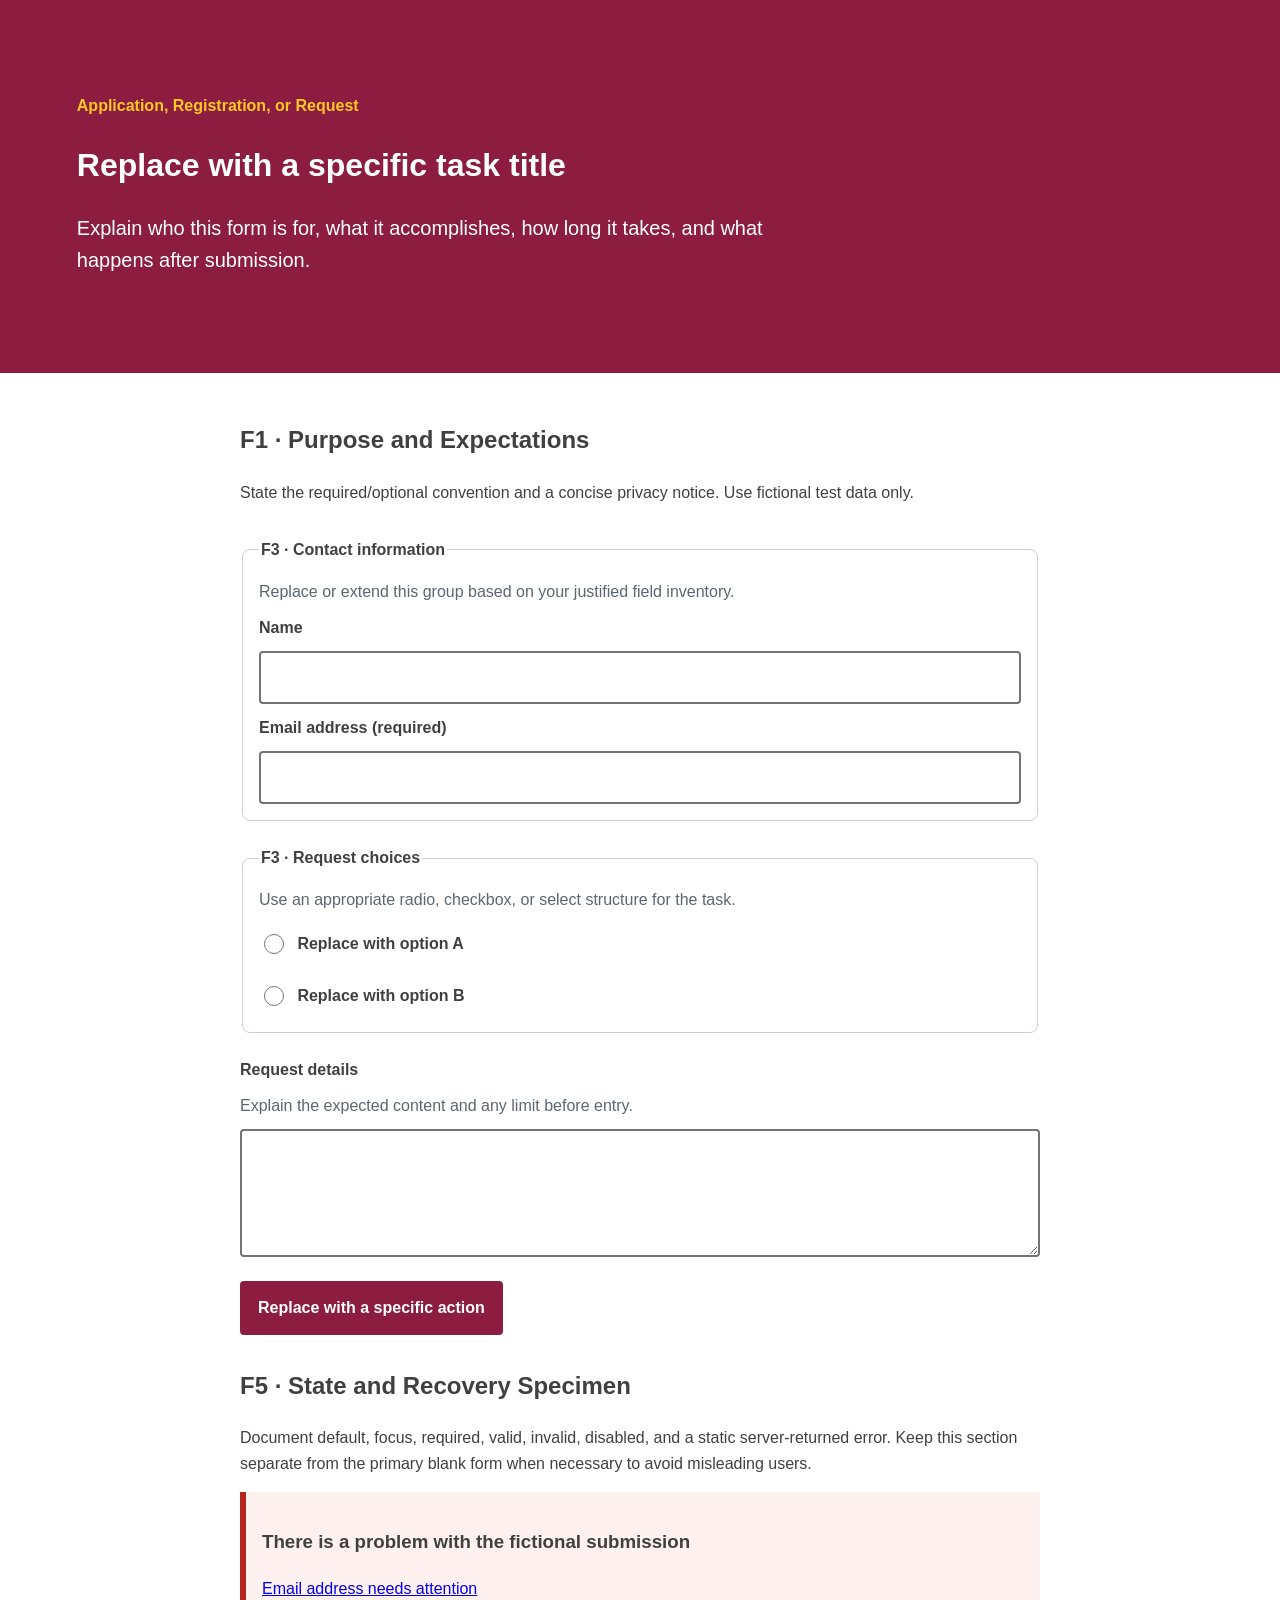
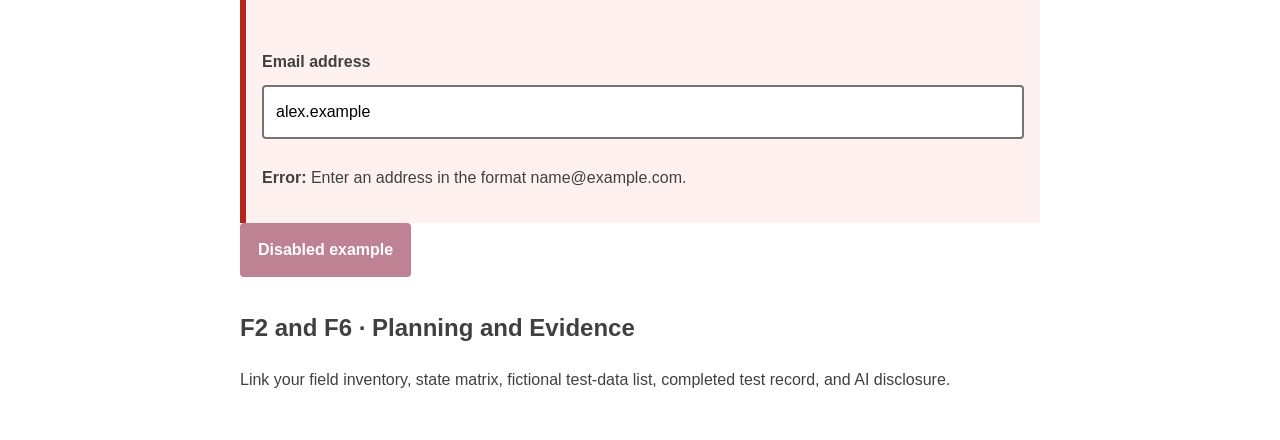
==== index.html @ 048ba882 "added files" ====
<!doctype html>
<html lang="en">
    <head>
        <meta charset="utf-8">
        <meta name="viewport" content="width=device-width,initial-scale=1">
        <title>Inclusive Form Flow</title><link rel="stylesheet" href="styles.css">
    </head>
    <body>
        <header class="page-header">
            <p class="eyebrow">Application, Registration, or Request</p>
            <h1>Replace with a specific task title</h1>
            <p class="lede">Explain who this form is for, what it accomplishes, how long it takes, and what happens after submission.</p>
        </header>
        <main>
            <section id="expectations">
                <h2>F1 · Purpose and Expectations</h2>
                <p>State the required/optional convention and a concise privacy notice. Use fictional test data only.</p>
            </section>
            <form action="" method="get">
                <fieldset>
                    <legend>F3 · Contact information</legend>
                    <p class="help">Replace or extend this group based on your justified field inventory.</p>
                    <div class="field">
                        <label for="name">Name</label>
                        <input id="name" name="name" type="text" autocomplete="name">
                    </div>
                    <div class="field">
                        <label for="email">Email address (required)</label>
                        <input id="email" name="email" type="email" autocomplete="email" required>
                    </div>
                </fieldset>
                <fieldset>
                    <legend>F3 · Request choices</legend>
                    <p class="help">Use an appropriate radio, checkbox, or select structure for the task.</p>
                    <label class="choice">
                        <input type="radio" name="request_type" value="option-a"> Replace with option A</label>
                        <label class="choice"><input type="radio" name="request_type" value="option-b"> Replace with option B</label>
                    </fieldset>
                    <div class="field">
                        <label for="details">Request details</label>
                        <p class="help" id="details-help">Explain the expected content and any limit before entry.</p>
                        <textarea id="details" name="details" aria-describedby="details-help"></textarea>
                    </div>
                    <button type="submit">Replace with a specific action</button>
                </form>
                <section id="states">
                    <h2>F5 · State and Recovery Specimen</h2>
                    <p>Document default, focus, required, valid, invalid, disabled, and a static server-returned error. Keep this section separate from the primary blank form when necessary to avoid misleading users.</p>
                    <div class="error-summary">
                        <h3>There is a problem with the fictional submission</h3>
                        <p><a href="#error-example">Email address needs attention</a></p>
                    </div>
                    <div class="field field-error">
                        <label for="error-example">Email address</label>
                        <input id="error-example" type="email" value="alex.example" aria-invalid="true" aria-describedby="error-message">
                        <p id="error-message"><strong>Error:</strong> Enter an address in the format name@example.com.</p>
                    </div>
                    <button type="button" disabled>Disabled example</button>
                </section>
                <section id="documentation">
                    <h2>F2 and F6 · Planning and Evidence</h2>
                    <p>Link your field inventory, state matrix, fictional test-data list, completed test record, and AI disclosure.</p>
                </section>
            </main>
        </body>
        </html>
---- styles.css ----
:root{
    --color-text:#404040;
    --color-surface:#fff;
    --color-action:#8c1d40;
    --color-accent:#ffc627;
    --color-border:#747474;
    --color-error:#b3261e;
    --color-muted:#5c6670;
    --space-3:1rem;
    --radius:.5rem;
    --measure:68ch;
}
*,*::before,*::after{
    box-sizing:border-box;
}
body{
    margin:0;
    color:var(--color-text);
    background:var(--color-surface);
    font-family:Arial,sans-serif;
    line-height:1.6;
}
.page-header{
    padding:clamp(2rem,6vw,5rem);
    background:var(--color-action);
    color:#fff;
}
.eyebrow{
    color:var(--color-accent);
    font-weight:700;
}
.lede{
    max-width:var(--measure);
    font-size:1.25rem;
}
main{
    max-width:52rem;
    margin:auto;
    padding:var(--space-3);
}
section,form{
    margin-block:2rem;
}
form,fieldset,.field{
    display:grid;
    gap:.65rem;
}
form{
    gap:1.5rem;
}
fieldset{
    padding:1rem;
    border:1px solid #d0d0d0;
    border-radius:var(--radius);
}
legend,label{
    font-weight:700;
}
.help{
    margin:0;
    color:var(--color-muted);
}
input,select,textarea,button{
    font:inherit;
}
input:not([type="radio"]):not([type="checkbox"]),select,textarea{
    width:100%;
    padding:.75rem;
    border:2px solid var(--color-border);
    border-radius:.25rem;
}
textarea{
    min-height:8rem;
    resize:vertical;
}
.choice{
    display:flex;
    gap:.65rem;
    align-items:flex-start;
    padding:.5rem 0;
}
.choice input{
    inline-size:1.25rem;
    block-size:1.25rem;
}
button{
    justify-self:start;
    min-height:44px;
    padding:.75rem 1rem;
    background:var(--color-action);
    color:#fff;
    border:2px solid var(--color-action);
    border-radius:.25rem;
    font-weight:700;
}
:focus-visible{
    outline:.2rem solid var(--color-accent);
    outline-offset:.2rem;
}
.error-summary,.field-error{
    padding:1rem;
    border-left:.4rem solid var(--color-error);
    background:#fff1f0;
}
.field-error input{
    border-color:var(--color-error);
}
button:disabled{
    opacity:.55;
    cursor:not-allowed;
}
@media (min-width:48rem){
    .paired-fields{
        display:grid;
        grid-template-columns:1fr 1fr;
        gap:1rem;
    }
}
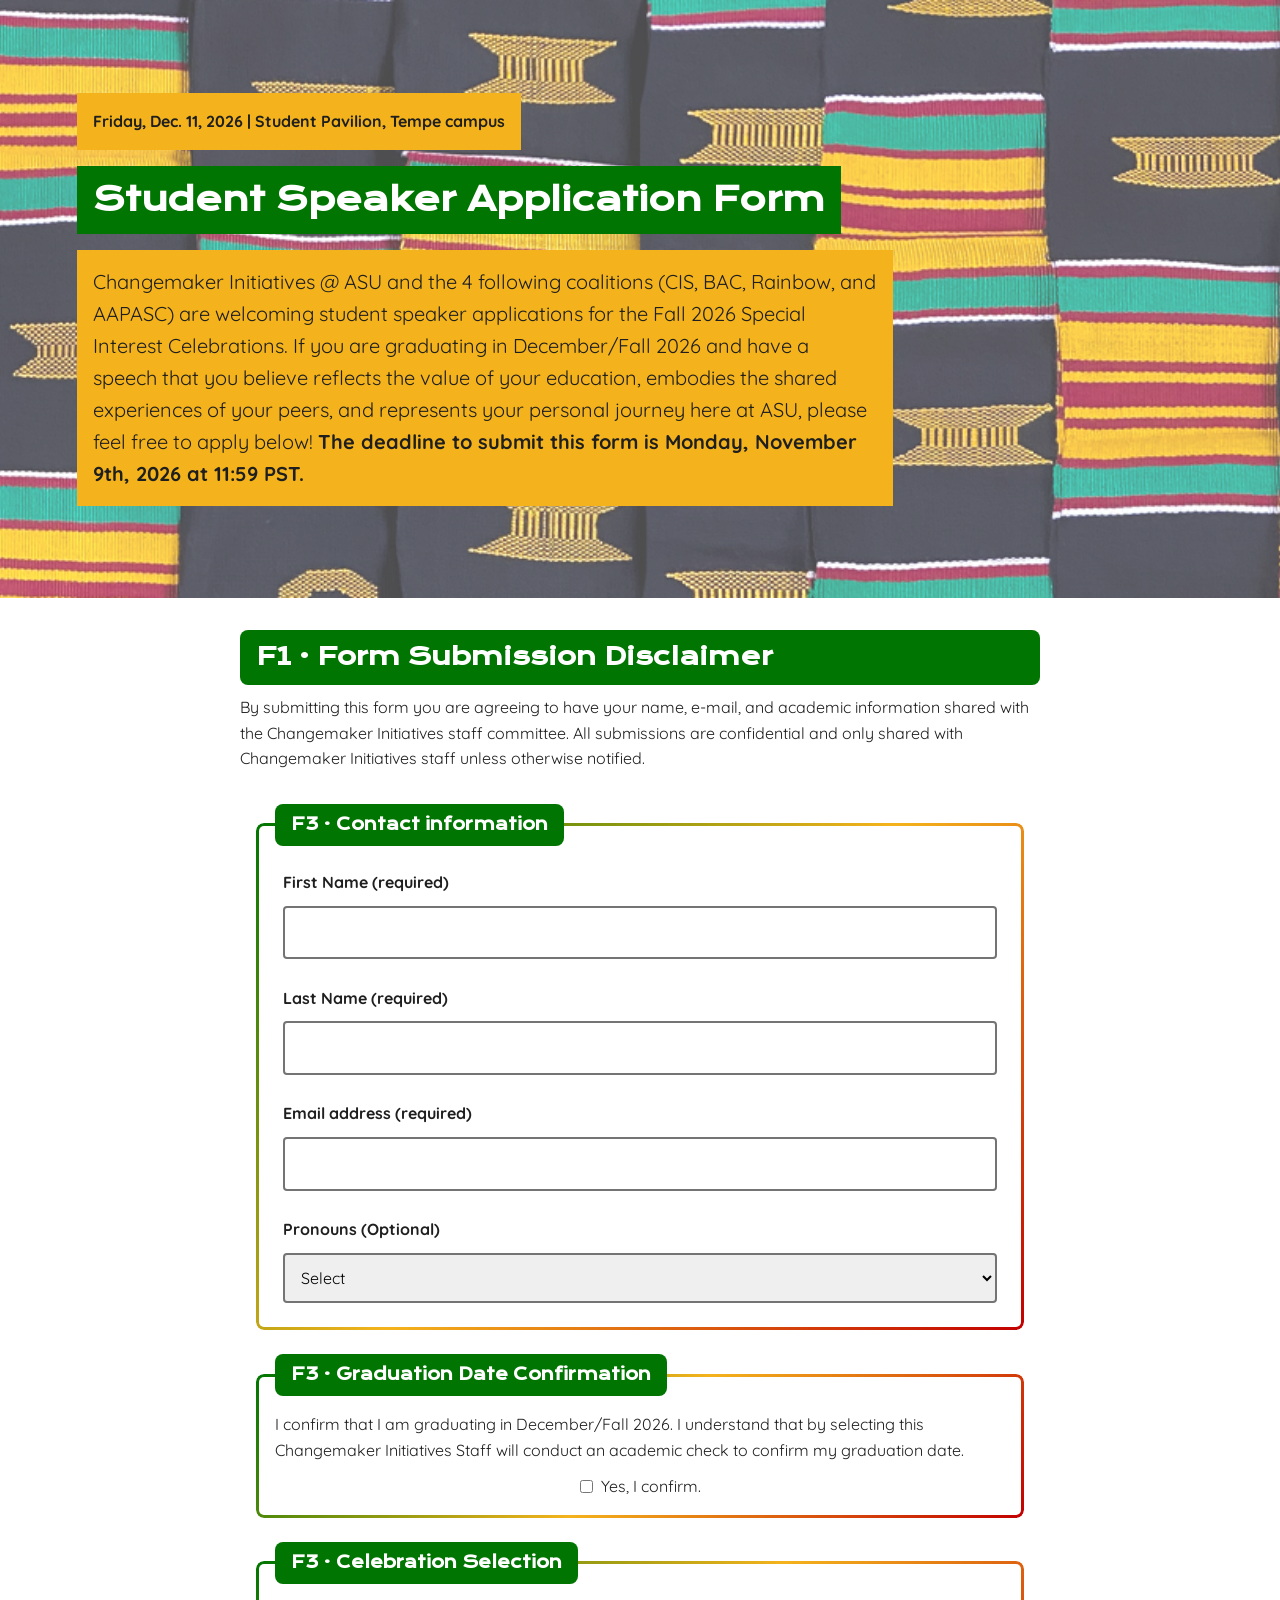
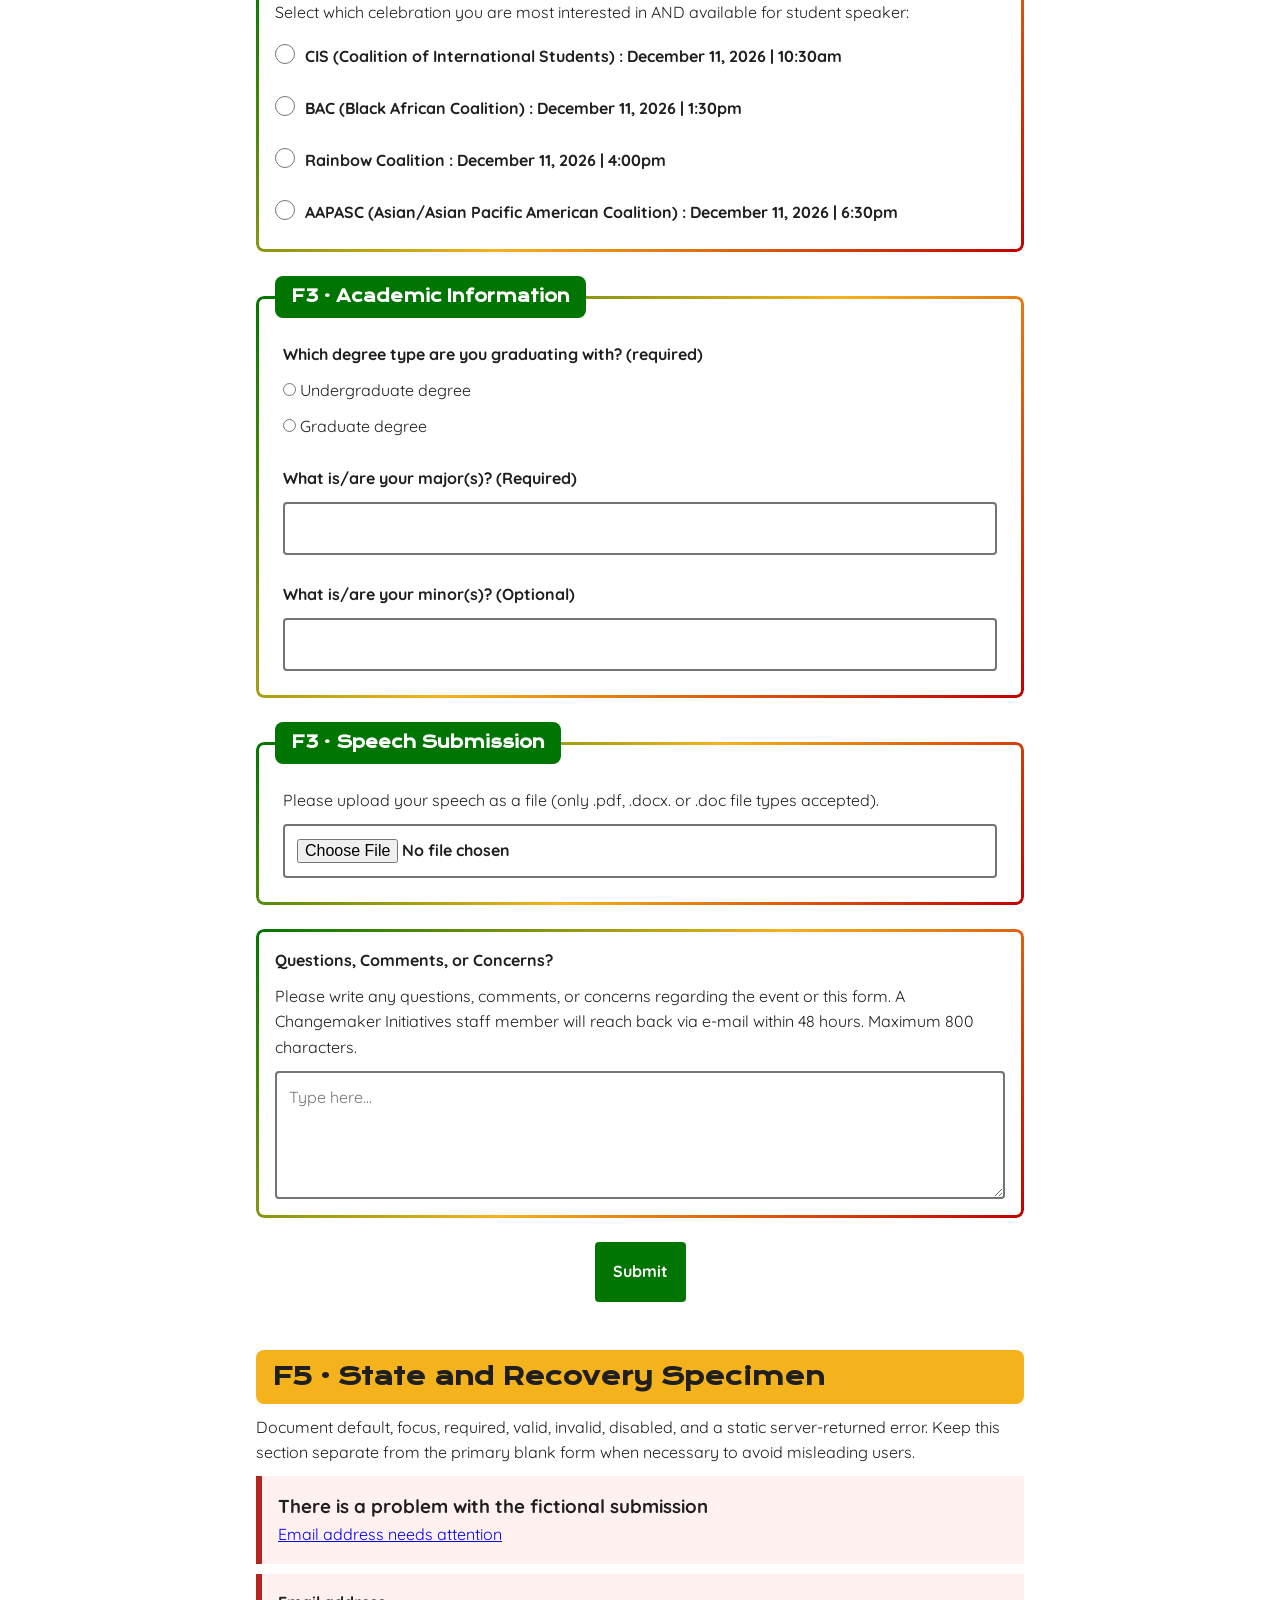
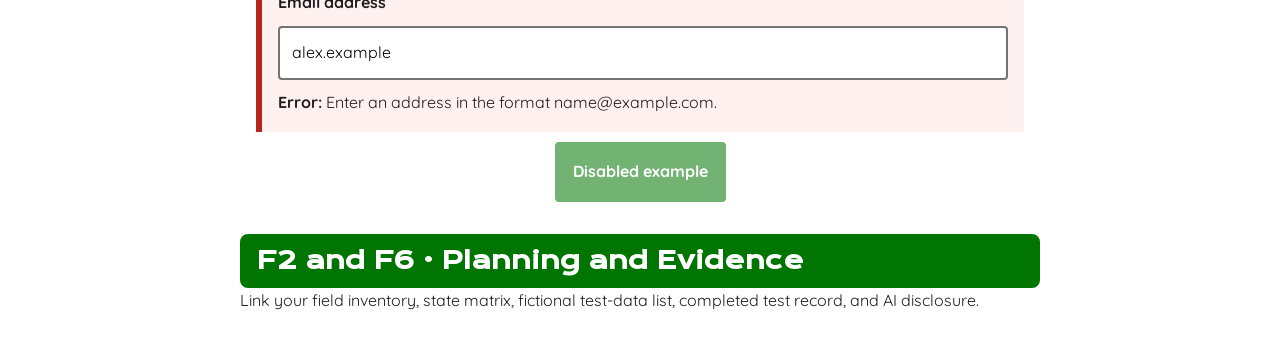
==== commit 7d48a9bb: "updated files" ====
--- a/index.html
+++ b/index.html
@@ -7,42 +7,115 @@
     </head>
     <body>
         <header class="page-header">
-            <p class="eyebrow">Application, Registration, or Request</p>
-            <h1>Replace with a specific task title</h1>
-            <p class="lede">Explain who this form is for, what it accomplishes, how long it takes, and what happens after submission.</p>
+            <!-- <p class="eyebrow">Interested in being a Student Speaker at the Fall 2026 Special Interest Celebrations?</p> -->
+            <p class="eyebrow">Friday, Dec. 11, 2026 | Student Pavilion, Tempe campus</p>
+            <h1>Student Speaker Application Form</h1>
+            <p class="lede">Changemaker Initiatives @ ASU and the 4 following coalitions (CIS, BAC, Rainbow, and AAPASC) are welcoming student speaker applications for the Fall 2026 Special Interest Celebrations. If you are graduating in December/Fall 2026 and have a speech that you believe reflects the value of your education, embodies the shared experiences of your peers, and represents your personal journey here at ASU, please feel free to apply below! <strong>The deadline to submit this form is Monday, November 9th, 2026 at 11:59 PST.</strong></p>
         </header>
         <main>
             <section id="expectations">
-                <h2>F1 · Purpose and Expectations</h2>
-                <p>State the required/optional convention and a concise privacy notice. Use fictional test data only.</p>
+                <div class="F1">
+                    <h2>F1 · Form Submission Disclaimer</h2>
+                    <p>By submitting this form you are agreeing to have your name, e-mail, and academic information shared with the Changemaker Initiatives staff committee. All submissions are confidential and only shared with Changemaker Initiatives staff unless otherwise notified.</p>
+                </div>
             </section>
             <form action="" method="get">
                 <fieldset>
                     <legend>F3 · Contact information</legend>
-                    <p class="help">Replace or extend this group based on your justified field inventory.</p>
+                    <!-- <p class="help">Replace or extend this group based on your justified field inventory.</p> -->
                     <div class="field">
-                        <label for="name">Name</label>
-                        <input id="name" name="name" type="text" autocomplete="name">
+                        <label for="first-name">First Name (required)</label>
+                        <input id="first-name" name="first-name" type="text" autocomplete="name" inputmode = "text" required>
+                    </div>
+                    <div class="field">
+                        <label for="last-name">Last Name (required)</label>
+                        <input id="last-name" name="last-name" type="text" autocomplete="name" inputmode = "text" required>
                     </div>
                     <div class="field">
                         <label for="email">Email address (required)</label>
-                        <input id="email" name="email" type="email" autocomplete="email" required>
+                        <input id="email" name="email" type="email" autocomplete="email" inputmode = "email" required>
+                    </div>
+                    <div class="field">
+                        <label for="pronouns">Pronouns (Optional)</label>
+                        <select id="pronouns" name="pronouns">
+                            <option value="">Select</option>
+                            <option value="she/her">She/Her</option>
+                            <option value="he/him">He/Him</option>
+                            <option value="they/them">They/Them</option>
+                            <option value="prefer-not-to-say">Prefer not to say</option>
+                            <option value="other">Other</option>
+                        </select>        
                     </div>
                 </fieldset>
                 <fieldset>
-                    <legend>F3 · Request choices</legend>
-                    <p class="help">Use an appropriate radio, checkbox, or select structure for the task.</p>
+                    <legend>F3 · Graduation Date Confirmation</legend>
+                    <p>I confirm that I am graduating in December/Fall 2026. I understand that by selecting this Changemaker Initiatives Staff will conduct an academic check to confirm my graduation date.</p>
+                    <div class="confirmation-field">
+                        <input type="checkbox" id="confirmation" name="user-confirmation" value="yes" required>
+                        <label for="confirmation">Yes, I confirm.</label>                     
+                    </div>
+                    <!-- <p class="help">Use an appropriate radio, checkbox, or select structure for the task.</p> -->
+                </fieldset>
+                <fieldset>
+                    <legend>F3 · Celebration Selection</legend>
+                    <p>Select which celebration you are most interested in AND available for student speaker:</p>
                     <label class="choice">
-                        <input type="radio" name="request_type" value="option-a"> Replace with option A</label>
-                        <label class="choice"><input type="radio" name="request_type" value="option-b"> Replace with option B</label>
-                    </fieldset>
+                        <input type="radio" id="CIS" name="celebration" value="CIS" required>
+                        CIS (Coalition of International Students) : December 11, 2026 | 10:30am
+                    </label>
+                    <label class="choice">
+                        <input type="radio" id="BAC" name="celebration" value="BAC">
+                        BAC (Black African Coalition) :  December 11, 2026 |  1:30pm
+                    </label>
+                    <label class="choice">
+                        <input type="radio" id="Rainbow" name="celebration" value="Rainbow">
+                        Rainbow Coalition :  December 11, 2026 | 4:00pm
+                    </label>
+                    <label class="choice">
+                        <input type="radio" id="AAPASC" name="celebration" value="AAPASC">
+                        AAPASC (Asian/Asian Pacific American Coalition) :  December 11, 2026 | 6:30pm
+                    </label>
+                </fieldset>
+                <fieldset>
+                    <legend>F3 · Academic Information</legend>
                     <div class="field">
-                        <label for="details">Request details</label>
-                        <p class="help" id="details-help">Explain the expected content and any limit before entry.</p>
-                        <textarea id="details" name="details" aria-describedby="details-help"></textarea>
+                        <label>Which degree type are you graduating with? (required)</label>
+                        <label for="undergrad-degree">
+                            <input type="radio" id="undergrad-degree" name="degree" value="undergrad-degree" required>
+                            Undergraduate degree
+                        </label>
+                        <label for="grad-degree">
+                            <input type="radio" id="grad-degree" name="degree" value="grad-degree">
+                            Graduate degree
+                        </label> 
                     </div>
-                    <button type="submit">Replace with a specific action</button>
-                </form>
+                    <div class="field">
+                        <label for="major">What is/are your major(s)? (Required)</label>
+                        <input id="major" name="user-majors" type="text" inputmode = "text" maxlength = "60" required>
+                    </div>
+                    <div class="field">
+                        <label for="minor">What is/are your minor(s)? (Optional)</label>
+                        <input id="minor" name="user-minors" type="text" inputmode = "text">
+                    </div>
+                </fieldset>    
+                <fieldset>
+                    <legend>F3 · Speech Submission</legend>
+                    <div class="field">
+                        <p>Please upload your speech as a file (only .pdf, .docx. or .doc file types accepted).</p>
+                        <label for="user-file">
+                        <input type="file" id="user-file" name="user-file" accept="pdf,.doc,.docx,application/pdf,application/doc,application/docx" required> 
+                        </label> 
+                    </div>
+                </fieldset>
+              
+                <fieldset>  
+                        <label for="user-comments">Questions, Comments, or Concerns?</label>
+                        <p class="help" id="textarea-help">Please write any questions, comments, or concerns regarding the event or this form. A Changemaker Initiatives staff member will reach back via e-mail within 48 hours. Maximum 800 characters. </p>
+                        <textarea id="user-comments" name="user-comments" aria-describedby="textarea-help" maxlength="800" placeholder="Type here..."></textarea>
+                    
+                </fieldset>
+                <button type="submit">Submit</button>
+            </form>
                 <section id="states">
                     <h2>F5 · State and Recovery Specimen</h2>
                     <p>Document default, focus, required, valid, invalid, disabled, and a static server-returned error. Keep this section separate from the primary blank form when necessary to avoid misleading users.</p>
--- a/styles.css
+++ b/styles.css
@@ -1,8 +1,50 @@
+@import url("https://fonts.googleapis.com/css2?family=Quicksand:wght@300..700&display=swap");
+@import url("https://fonts.googleapis.com/css2?family=Krona+One&display=swap");
 :root{
-    --color-text:#404040;
+     /* Web font: Quicksand font
+    * Source: Google Fonts (variable)
+    * License: SIL Open Font License 1.1 (OFL-1.1)
+    * Available weights: 300-700
+    * Available styles: Italic, Normal 
+    * Font files: files are downloaded from Google Fonts
+    * External service requests: Requests Quicksand font style sheet from Google Fonts*/
+
+    /* Web font: Krona One font
+    * Source: Google Fonts (static)
+    * License: SIL Open Font License 1.1 (OFL-1.1)
+    * Available weights: 400
+    * Available styles: Normal 
+    * Font files: files are downloaded from Google Fonts
+    * External service requests: Requests Krona One font style sheet from Google Fonts */ 
+
+    /*Used for paragraphs*/
+    --font-body: "Quicksand", "Times New Roman", Helvetica, sans-serif;
+    /*Used for headings, subheadings, titles, nav links*/
+    --font-display: "Krona One", "Times New Roman", Helvetica, serif;
+
+        /*Sets basic font size, 16px*/
+    --base-font-size: 1rem;
+    /*Sets base line height, adds enough space*/
+    --line-height: 1.6; 
+
+    --step--1: .875rem; 
+    --step-0: 1rem;
+    --step-1: 1.25rem;
+    --step-2: clamp(1.5rem, 1.2rem + 1.5vw, 2.25rem);
+    --step-3: clamp(2rem, 1.5rem + 2.5vw, 3.5rem);
+
+    --space-card: 1rem;
+    /* extra --radius-card: .5rem; */
+
+    --leading-body: 1.6;
+    --measure: 68ch;
+
+    --color-text:#1f1f1f;
     --color-surface:#fff;
-    --color-action:#8c1d40;
-    --color-accent:#ffc627;
+    --primary-gradient: linear-gradient(135deg, var(--color-action), var(--color-accent1),var(--color-accent2));
+    --color-action:#007501;
+    --color-accent1:#f4b31c;
+    --color-accent2:#c20000;
     --color-border:#747474;
     --color-error:#b3261e;
     --color-muted:#5c6670;
@@ -11,27 +53,65 @@
     --measure:68ch;
 }
 *,*::before,*::after{
-    box-sizing:border-box;
+    /* outline: 1px solid red !important;*/
+    /* makes more intuitive sizing model for all elements*/ 
+    box-sizing: border-box; 
+    /* removes any default margins*/
+    margin: 0; 
+    /* removes any default padding*/
+    padding: 0; 
+    /* removes any default borders*/
+    border: 0; 
+    /* increases legibility of text, makes it look less cramped*/
+    line-height: 1.6;
 }
 body{
     margin:0;
     color:var(--color-text);
     background:var(--color-surface);
-    font-family:Arial,sans-serif;
+    font-family:var(--font-body);
     line-height:1.6;
+}
+h1{
+    width: fit-content;
+    font-family:var(--font-display);
+    background:var(--color-action);
+    padding: 0.5rem 1rem;
 }
 .page-header{
     padding:clamp(2rem,6vw,5rem);
-    background:var(--color-action);
     color:#fff;
-}
+    overflow: hidden;
+    isolation: isolate;
+    position:relative;
+
+}
+
+.page-header::before {
+  content: "";
+  position: absolute;
+  inset: 0;                 
+  background: url("black-african-celebration-hero-img.png") center / cover no-repeat;
+  opacity: 0.7;             
+  z-index: -1;
+} 
+
 .eyebrow{
-    color:var(--color-accent);
+    width: fit-content;
+    color:var(--color-text);
+    background:var(--color-accent1);
     font-weight:700;
+    padding: 1rem;
+    margin: 1rem 0;
 }
 .lede{
+    width: fit-content;
     max-width:var(--measure);
     font-size:1.25rem;
+    background:var(--color-accent1);
+    color:var(--color-text);
+    padding: 1rem;
+    margin: 1rem 0;
 }
 main{
     max-width:52rem;
@@ -39,24 +119,56 @@
     padding:var(--space-3);
 }
 section,form{
-    margin-block:2rem;
+    margin-block:1rem;
+}
+.F1{
+    display:grid;
+    gap:.65rem;
+   /* padding: 1rem; */
 }
 form,fieldset,.field{
     display:grid;
     gap:.65rem;
+    padding: 1rem;
+}
+.field{
+    padding:0.5rem;
 }
 form{
     gap:1.5rem;
 }
-fieldset{
+/* fieldset{
     padding:1rem;
-    border:1px solid #d0d0d0;
+    border:2px solid;
+    border-image:var(--primary-gradient) 1;
     border-radius:var(--radius);
+} */
+fieldset {
+  border: 3px solid transparent;
+  border-radius: var(--radius);
+  background:
+    linear-gradient(var(--color-surface), var(--color-surface)) padding-box,
+    var(--primary-gradient) border-box;
+}
+label[for="confirmation"],label[for="undergrad-degree"],label[for="grad-degree"]{
+    font-weight: normal;
+}
+.confirmation-field{
+    display:flex;
+    justify-content: center;
+    gap:0.5rem;
 }
 legend,label{
     font-weight:700;
 }
-.help{
+legend, h2{
+    font-family: var(--font-display);
+    background:var(--color-action);
+    border-radius:var(--radius);
+    color:var(--color-surface);
+    padding: 0.5rem 1rem;
+}
+.f{
     margin:0;
     color:var(--color-muted);
 }
@@ -84,18 +196,27 @@
     block-size:1.25rem;
 }
 button{
-    justify-self:start;
-    min-height:44px;
+    justify-self:center;
+    min-height:60px;
     padding:.75rem 1rem;
     background:var(--color-action);
-    color:#fff;
+    color:var(--color-surface);
     border:2px solid var(--color-action);
     border-radius:.25rem;
     font-weight:700;
 }
 :focus-visible{
-    outline:.2rem solid var(--color-accent);
+    outline:.2rem solid var(--color-action);
     outline-offset:.2rem;
+}
+#states{
+    display:grid;
+    gap:.65rem;
+    padding: 1rem;
+}
+#states h2{
+    background-color:var(--color-accent1);
+    color: var(--color-text);
 }
 .error-summary,.field-error{
     padding:1rem;
@@ -109,6 +230,7 @@
     opacity:.55;
     cursor:not-allowed;
 }
+
 @media (min-width:48rem){
     .paired-fields{
         display:grid;
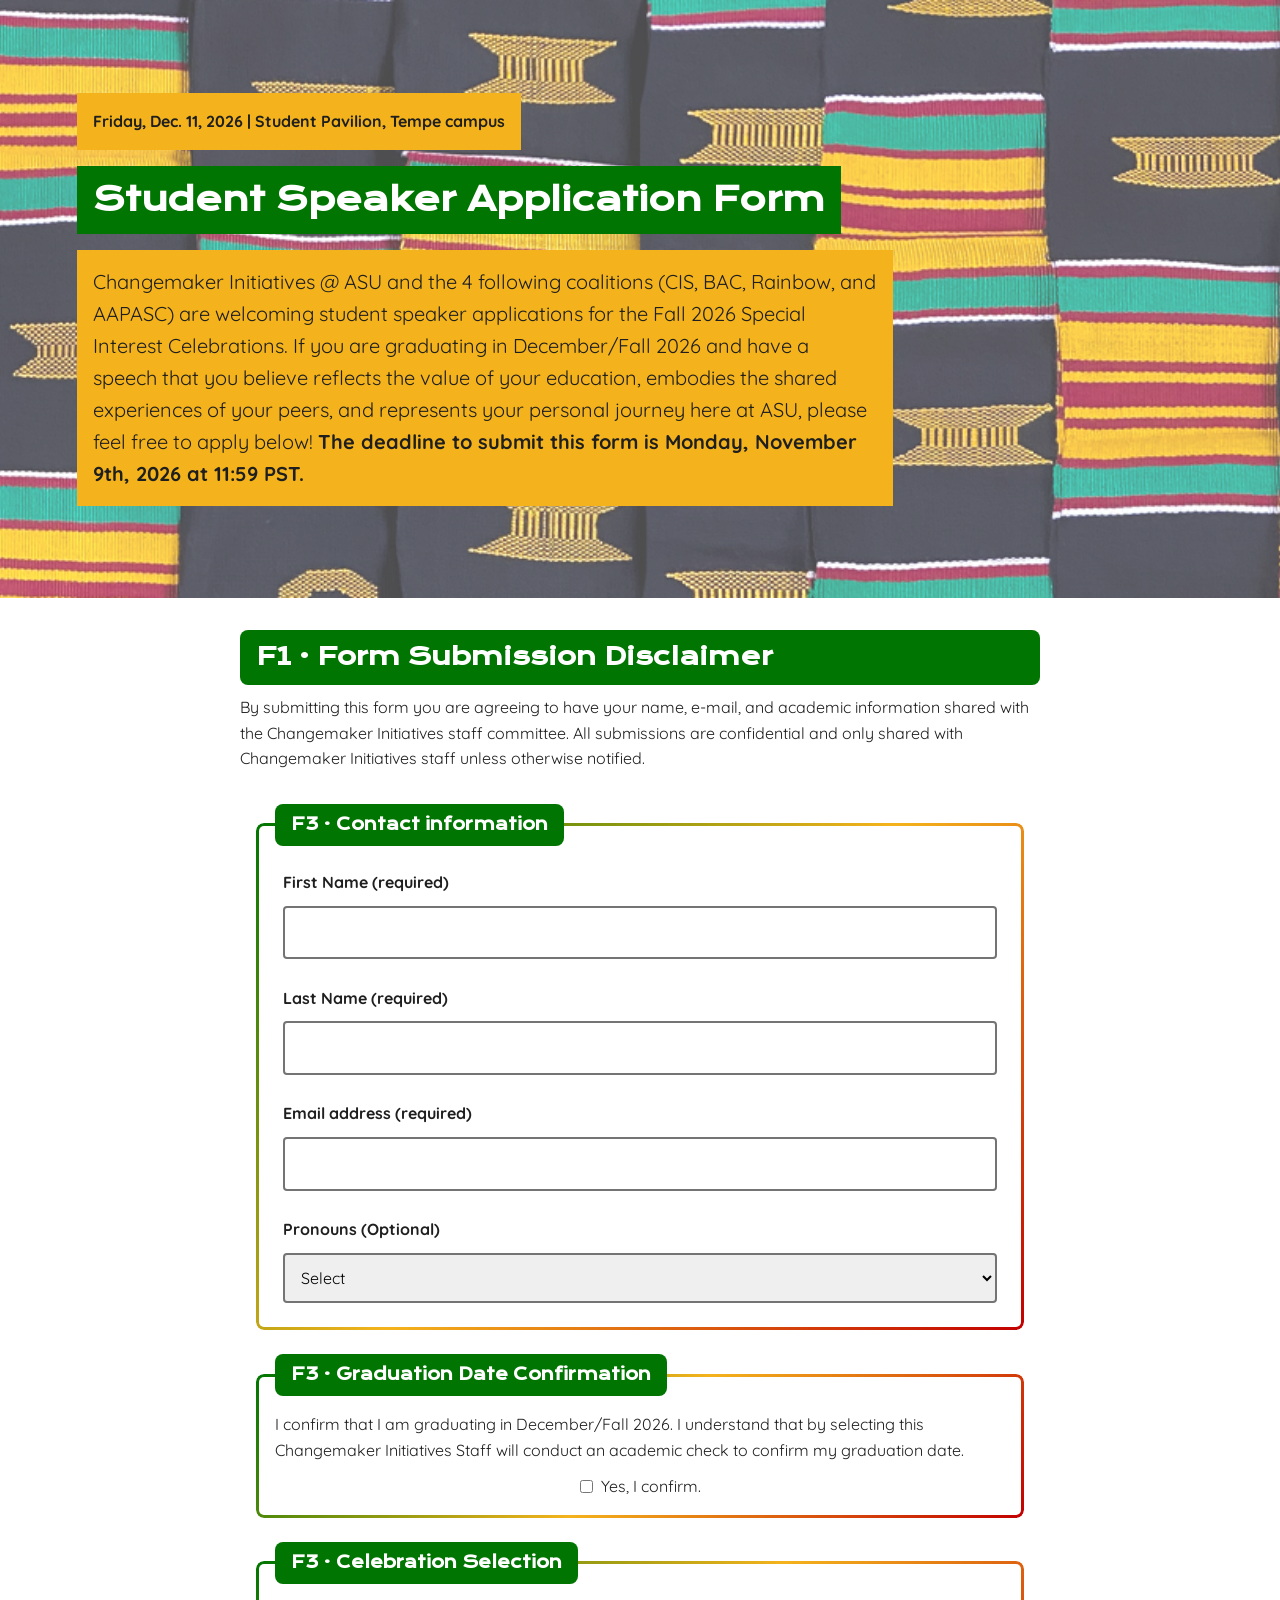
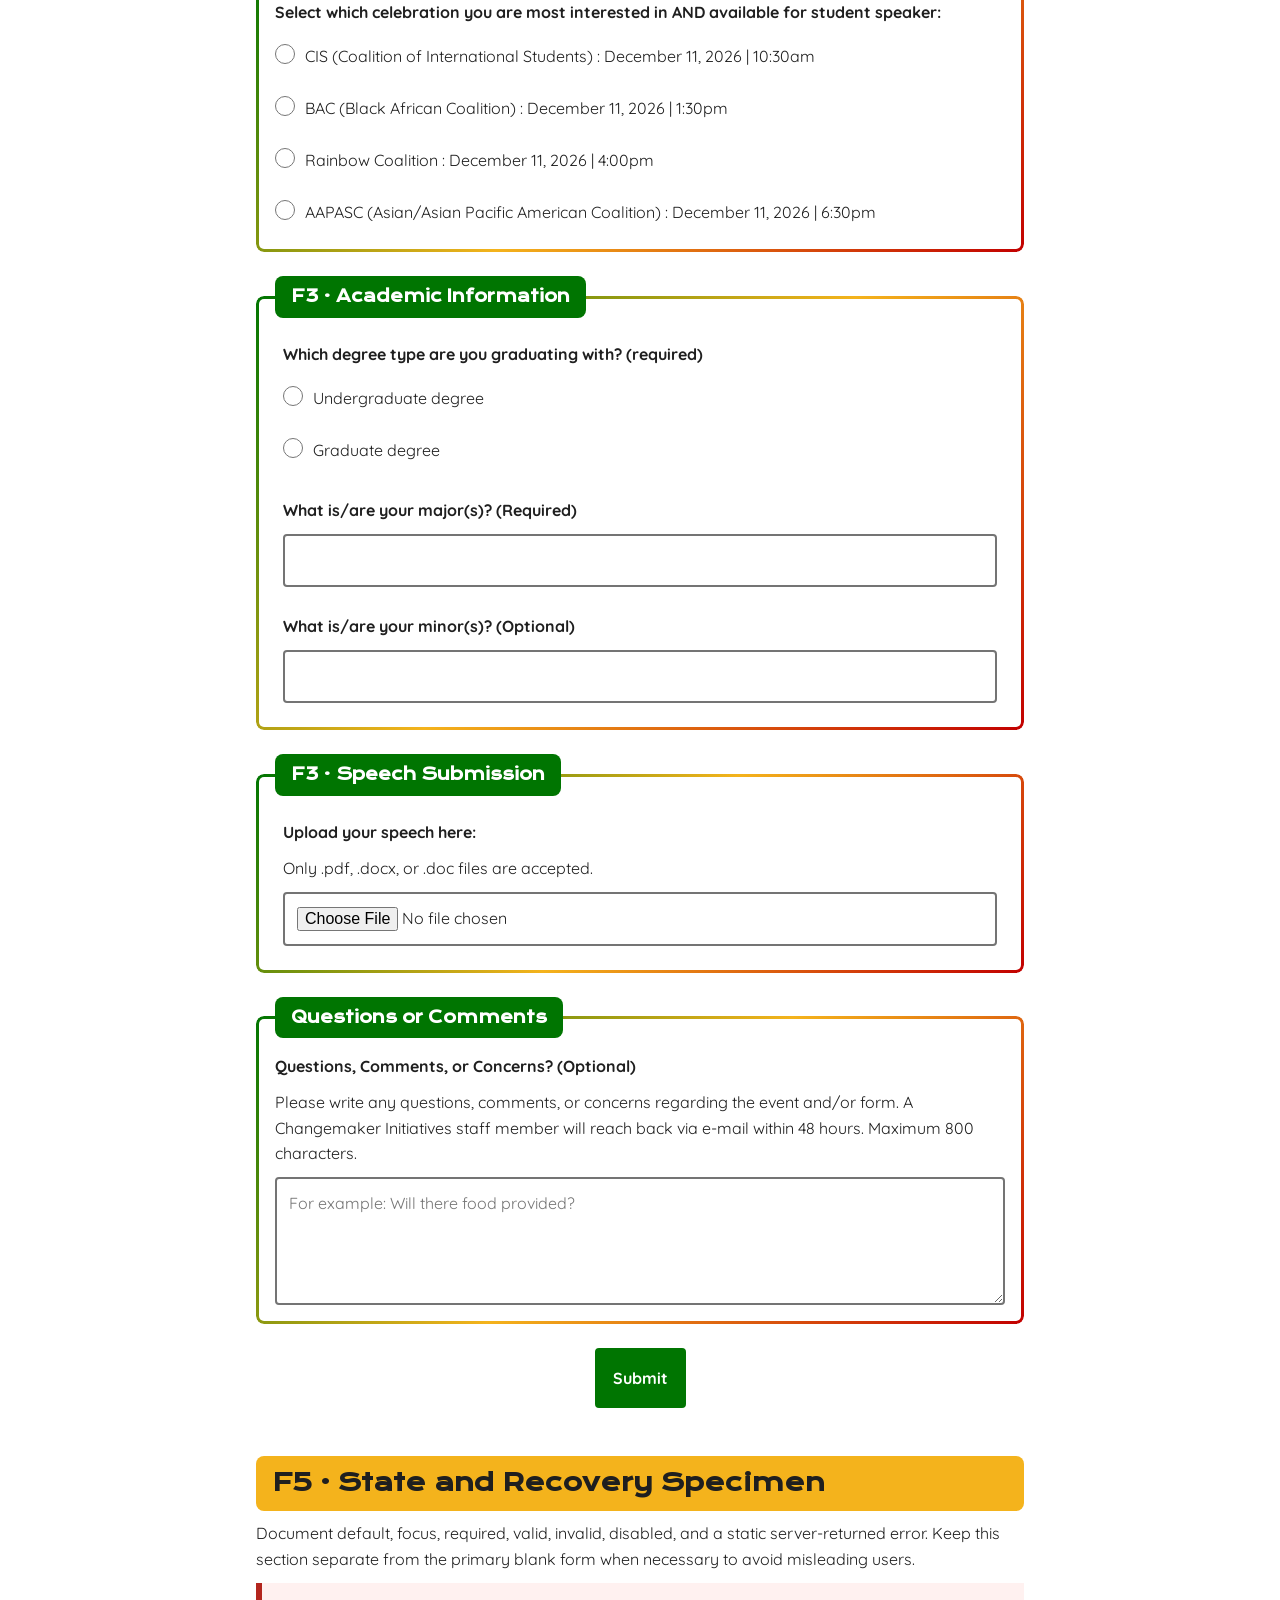
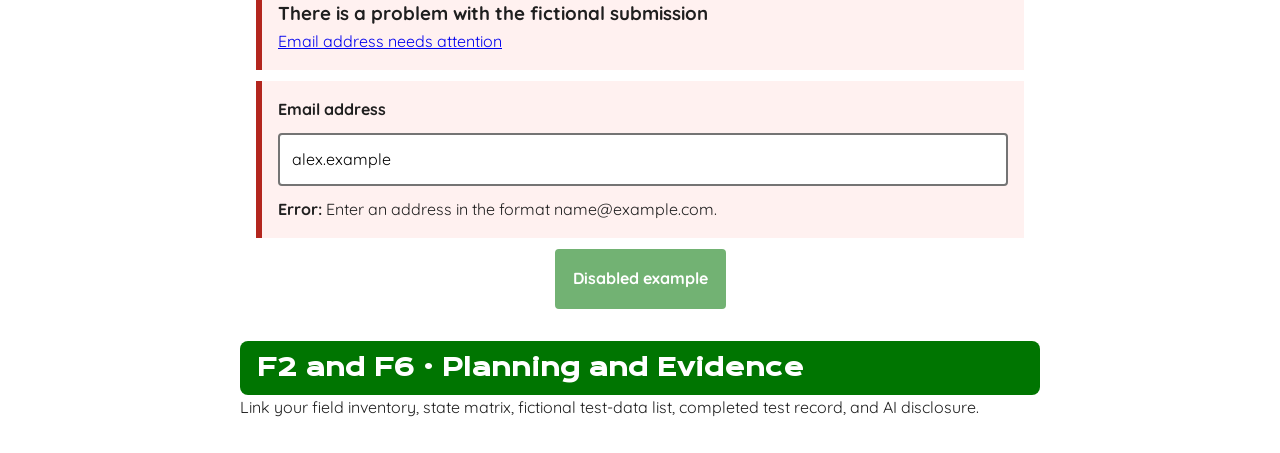
==== commit f396d8aa: "added pdf" ====
--- a/index.html
+++ b/index.html
@@ -3,7 +3,7 @@
     <head>
         <meta charset="utf-8">
         <meta name="viewport" content="width=device-width,initial-scale=1">
-        <title>Inclusive Form Flow</title><link rel="stylesheet" href="styles.css">
+        <title>Student Speaker Application Form</title><link rel="stylesheet" href="styles.css">
     </head>
     <body>
         <header class="page-header">
@@ -25,11 +25,11 @@
                     <!-- <p class="help">Replace or extend this group based on your justified field inventory.</p> -->
                     <div class="field">
                         <label for="first-name">First Name (required)</label>
-                        <input id="first-name" name="first-name" type="text" autocomplete="name" inputmode = "text" required>
+                        <input id="first-name" name="first-name" type="text" autocomplete="given-name" inputmode = "text" maxlength="50" required>
                     </div>
                     <div class="field">
                         <label for="last-name">Last Name (required)</label>
-                        <input id="last-name" name="last-name" type="text" autocomplete="name" inputmode = "text" required>
+                        <input id="last-name" name="last-name" type="text" autocomplete="family-name" inputmode = "text" maxlength="50" required>
                     </div>
                     <div class="field">
                         <label for="email">Email address (required)</label>
@@ -49,16 +49,16 @@
                 </fieldset>
                 <fieldset>
                     <legend>F3 · Graduation Date Confirmation</legend>
-                    <p>I confirm that I am graduating in December/Fall 2026. I understand that by selecting this Changemaker Initiatives Staff will conduct an academic check to confirm my graduation date.</p>
+                    <p id="grad-date-confirmation">I confirm that I am graduating in December/Fall 2026. I understand that by selecting this Changemaker Initiatives Staff will conduct an academic check to confirm my graduation date.</p>
                     <div class="confirmation-field">
-                        <input type="checkbox" id="confirmation" name="user-confirmation" value="yes" required>
+                        <input type="checkbox" id="confirmation" name="user-confirmation" value="yes" aria-describedby="grad-date-confirmation">
                         <label for="confirmation">Yes, I confirm.</label>                     
                     </div>
                     <!-- <p class="help">Use an appropriate radio, checkbox, or select structure for the task.</p> -->
                 </fieldset>
-                <fieldset>
+                <fieldset aria-describedby="celebration-question">
                     <legend>F3 · Celebration Selection</legend>
-                    <p>Select which celebration you are most interested in AND available for student speaker:</p>
+                    <p id="celebration-question">Select which celebration you are most interested in AND available for student speaker:</p>
                     <label class="choice">
                         <input type="radio" id="CIS" name="celebration" value="CIS" required>
                         CIS (Coalition of International Students) : December 11, 2026 | 10:30am
@@ -78,13 +78,13 @@
                 </fieldset>
                 <fieldset>
                     <legend>F3 · Academic Information</legend>
-                    <div class="field">
-                        <label>Which degree type are you graduating with? (required)</label>
-                        <label for="undergrad-degree">
+                    <div class="field" role="group" aria-labelledby="degree-type-question">
+                        <p id="degree-type-question" class="group-label">Which degree type are you graduating with? (required)</p>
+                        <label class="choice" for="undergrad-degree">
                             <input type="radio" id="undergrad-degree" name="degree" value="undergrad-degree" required>
                             Undergraduate degree
                         </label>
-                        <label for="grad-degree">
+                        <label class="choice" for="grad-degree">
                             <input type="radio" id="grad-degree" name="degree" value="grad-degree">
                             Graduate degree
                         </label> 
@@ -101,18 +101,17 @@
                 <fieldset>
                     <legend>F3 · Speech Submission</legend>
                     <div class="field">
-                        <p>Please upload your speech as a file (only .pdf, .docx. or .doc file types accepted).</p>
-                        <label for="user-file">
-                        <input type="file" id="user-file" name="user-file" accept="pdf,.doc,.docx,application/pdf,application/doc,application/docx" required> 
-                        </label> 
+                        <label for="user-file">Upload your speech here:</label>
+                        <p class="help" id="file-help">Only .pdf, .docx, or .doc files are accepted.</p>
+                        <input type="file" id="user-file" name="user-file" accept=".pdf,.doc,.docx" aria-describedby="file-help" required> 
                     </div>
                 </fieldset>
               
                 <fieldset>  
-                        <label for="user-comments">Questions, Comments, or Concerns?</label>
-                        <p class="help" id="textarea-help">Please write any questions, comments, or concerns regarding the event or this form. A Changemaker Initiatives staff member will reach back via e-mail within 48 hours. Maximum 800 characters. </p>
-                        <textarea id="user-comments" name="user-comments" aria-describedby="textarea-help" maxlength="800" placeholder="Type here..."></textarea>
-                    
+                        <legend>Questions or Comments</legend>
+                        <label for="user-comments">Questions, Comments, or Concerns? (Optional)</label>
+                        <p class="help" id="textarea-help">Please write any questions, comments, or concerns regarding the event and/or form. A Changemaker Initiatives staff member will reach back via e-mail within 48 hours. Maximum 800 characters. </p>
+                        <textarea id="user-comments" name="user-comments" aria-describedby="textarea-help" maxlength="800" placeholder="For example: Will there food provided?"></textarea>
                 </fieldset>
                 <button type="submit">Submit</button>
             </form>
--- a/styles.css
+++ b/styles.css
@@ -153,6 +153,9 @@
 label[for="confirmation"],label[for="undergrad-degree"],label[for="grad-degree"]{
     font-weight: normal;
 }
+.group-label { 
+    font-weight: 700; 
+}
 .confirmation-field{
     display:flex;
     justify-content: center;
@@ -168,6 +171,10 @@
     color:var(--color-surface);
     padding: 0.5rem 1rem;
 }
+#celebration-question{
+    font-weight: 700;
+}
+
 .f{
     margin:0;
     color:var(--color-muted);
@@ -186,7 +193,9 @@
     resize:vertical;
 }
 .choice{
+    font-weight: normal;
     display:flex;
+    width: fit-content;
     gap:.65rem;
     align-items:flex-start;
     padding:.5rem 0;
